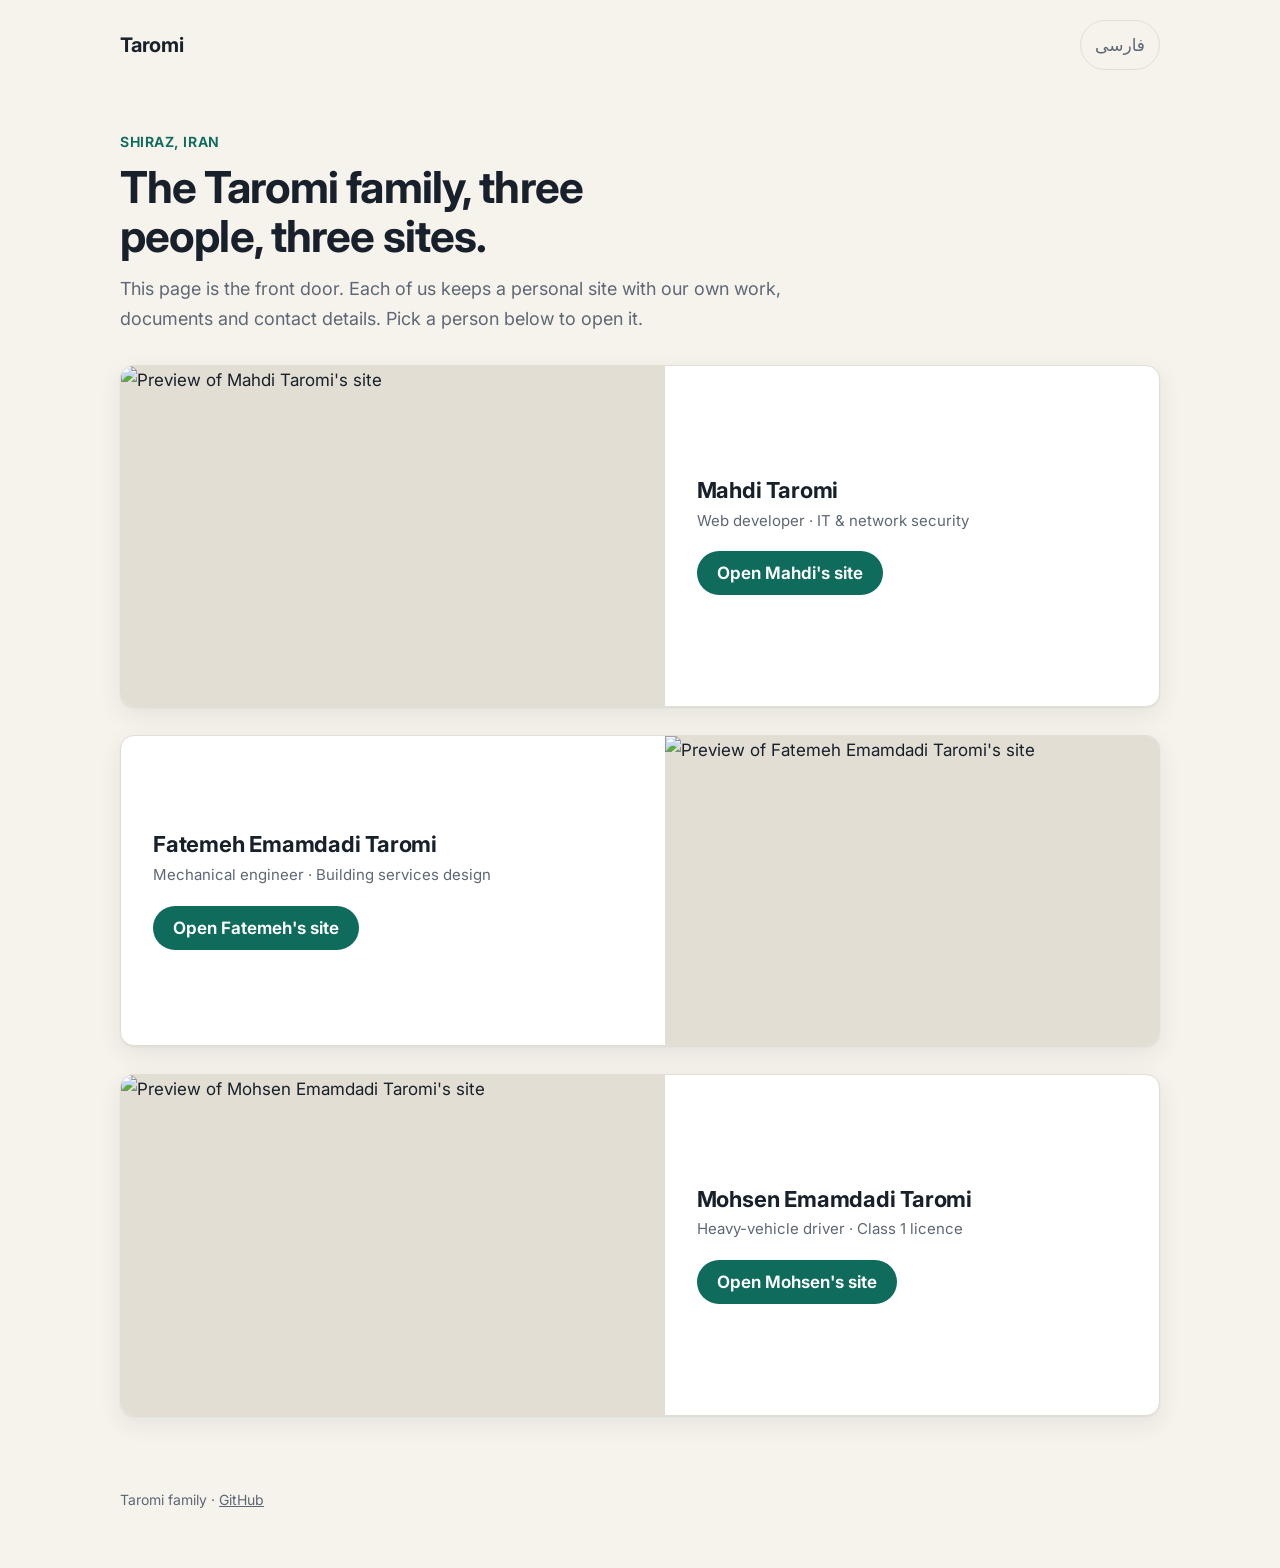
==== index.html @ 603b0161 "Add family hub site (EN), styles, config, SEO files Co-Authored-By: Claude Fable 5.1 <noreply@anthro" ====
<!doctype html>
<html lang="en" dir="ltr">
<head>
<meta charset="utf-8">
<meta name="viewport" content="width=device-width, initial-scale=1">
<title>Taromi Family · Mahdi, Fatemeh and Mohsen</title>
<meta name="description" content="Home page of the Taromi family from Shiraz, Iran: Mahdi Taromi (web developer), Fatemeh Emamdadi Taromi (mechanical engineer) and Mohsen Emamdadi Taromi (heavy-vehicle driver). Open each person's own site.">
<link rel="canonical" href="https://mahditaromi2010-lab.github.io/taromi-hub/">
<link rel="alternate" hreflang="en" href="https://mahditaromi2010-lab.github.io/taromi-hub/">
<link rel="alternate" hreflang="fa" href="https://mahditaromi2010-lab.github.io/taromi-hub/fa/">
<link rel="alternate" hreflang="x-default" href="https://mahditaromi2010-lab.github.io/taromi-hub/">
<meta property="og:type" content="website">
<meta property="og:title" content="Taromi Family">
<meta property="og:description" content="Personal sites of Mahdi, Fatemeh and Mohsen Taromi.">
<meta property="og:url" content="https://mahditaromi2010-lab.github.io/taromi-hub/">
<meta name="theme-color" content="#f6f3ec" media="(prefers-color-scheme: light)">
<meta name="theme-color" content="#0f141c" media="(prefers-color-scheme: dark)">
<link rel="icon" href="favicon.svg" type="image/svg+xml">
<link rel="preconnect" href="https://fonts.googleapis.com">
<link rel="preconnect" href="https://fonts.gstatic.com" crossorigin>
<link rel="stylesheet" href="https://fonts.googleapis.com/css2?family=Inter:wght@400;500;650;700&display=swap">
<script type="application/ld+json">
{"@context":"https://schema.org","@type":"WebSite","name":"Taromi Family","url":"https://mahditaromi2010-lab.github.io/taromi-hub/","inLanguage":["en","fa"],
 "about":[
  {"@type":"Person","name":"Mahdi Taromi","jobTitle":"Web developer","url":"https://mahditaromi2010-lab.github.io/mahdi.taromi/","sameAs":["https://github.com/mahditaromi2010-lab","https://sentinelweb.ir/mahdi-taromi"]},
  {"@type":"Person","name":"Fatemeh Emamdadi Taromi","jobTitle":"Mechanical engineer","url":"https://novingity.ir"},
  {"@type":"Person","name":"Mohsen Emamdadi Taromi","jobTitle":"Heavy-vehicle driver","url":"https://mahditaromi2010-lab.github.io/mohsen.taromi/"}]}
</script>
<link rel="stylesheet" href="style.css">
</head>
<body>
<a class="skip" href="#people">Skip to people</a>
<header class="top">
  <a class="brand" href="./" aria-label="Taromi family home">Taromi</a>
  <nav aria-label="Language"><a href="fa/" lang="fa" hreflang="fa">فارسی</a></nav>
</header>

<main>
  <section class="hero">
    <p class="eyebrow">Shiraz, Iran</p>
    <h1>The Taromi family, three people, three sites.</h1>
    <p class="lead">This page is the front door. Each of us keeps a personal site with our own work, documents and contact details. Pick a person below to open it.</p>
  </section>

  <section id="people" aria-labelledby="people-h">
    <h2 id="people-h" class="sr-only">People</h2>
    <ol class="people" id="grid"></ol>
  </section>
</main>

<footer class="foot">
  <p>Taromi family · <a href="https://github.com/mahditaromi2010-lab" rel="noopener">GitHub</a></p>
</footer>

<script src="config.js"></script>
<script>
(function(){
  var fa = document.documentElement.lang === 'fa';
  var grid = document.getElementById('grid');
  if (!window.FAMILY || !FAMILY.length) { grid.outerHTML = '<p class="muted">No people listed yet.</p>'; return; }
  FAMILY.forEach(function(p, i){
    var li = document.createElement('li'); li.className = 'person' + (i % 2 ? ' flip' : '');
    var img = document.createElement('img');
    img.src = (document.documentElement.lang === 'fa' ? '../' : '') + p.shot; img.width = 640; img.height = 400; img.loading = i ? 'lazy' : 'eager';
    img.alt = (fa ? 'پیش‌نمایش سایت ' + p.nameFa : 'Preview of ' + p.name + "'s site");
    var fig = document.createElement('div'); fig.className = 'shot'; fig.appendChild(img);
    var body = document.createElement('div'); body.className = 'body';
    var h = document.createElement('h3'); h.textContent = fa ? p.nameFa : p.name;
    var role = document.createElement('p'); role.className = 'role'; role.textContent = fa ? p.roleFa : p.role;
    var a = document.createElement('a'); a.className = 'btn'; a.href = p.url; a.rel = 'noopener';
    a.textContent = fa ? 'باز کردن سایت ' + p.nameFa.split(' ')[0] : 'Open ' + p.name.split(' ')[0] + "'s site";
    body.append(h, role, a); li.append(fig, body); grid.appendChild(li);
  });
})();
</script>
</body>
</html>
---- style.css ----
:root{
  --canvas:#f6f3ec;--surface:#fff;--ink:#17202b;--muted:#5d6775;--accent:#0f6b5c;--accent-ink:#fff;--line:#e3ded3;
  --shadow:0 1px 2px rgba(23,32,43,.06),0 8px 24px rgba(23,32,43,.08);
  --r:14px;--u:8px;--font:Inter,system-ui,sans-serif;
}
:root:not([data-theme="light"]){@media (prefers-color-scheme:dark){
  --canvas:#0f141c;--surface:#171e29;--ink:#eef2f7;--muted:#9aa6b8;--accent:#4fd1b3;--accent-ink:#0f141c;--line:#263040;
  --shadow:0 1px 2px rgba(0,0,0,.4),0 8px 24px rgba(0,0,0,.35);color-scheme:dark;
}}
:root[data-theme="dark"]{--canvas:#0f141c;--surface:#171e29;--ink:#eef2f7;--muted:#9aa6b8;--accent:#4fd1b3;--accent-ink:#0f141c;--line:#263040;color-scheme:dark}
html[lang="fa"]{--font:Vazirmatn,system-ui,sans-serif}
*{box-sizing:border-box}
html{scroll-behavior:smooth}
body{margin:0;background:var(--canvas);color:var(--ink);font:17px/1.65 var(--font);-webkit-font-smoothing:antialiased;touch-action:manipulation}
.skip{position:absolute;inset-inline-start:16px;top:-48px;background:var(--accent);color:var(--accent-ink);padding:8px 14px;border-radius:8px;z-index:10}
.skip:focus{top:12px}
.sr-only{position:absolute;width:1px;height:1px;overflow:hidden;clip:rect(0 0 0 0);white-space:nowrap}
.top,main,.foot{width:min(1040px,100% - 32px);margin-inline:auto}
.top{display:flex;justify-content:space-between;align-items:center;padding:20px 0}
.brand{display:inline-flex;align-items:center;min-height:44px;font-weight:700;font-size:20px;letter-spacing:-.01em;color:var(--ink);text-decoration:none}
.top nav a{color:var(--muted);text-decoration:none;padding:10px 14px;border-radius:999px;border:1px solid var(--line);min-height:44px;display:inline-flex;align-items:center}
.top nav a:hover,.top nav a:focus-visible{color:var(--ink);border-color:var(--ink)}
.hero{padding:40px 0 32px;max-width:720px;animation:rise .5s ease-out both}
.eyebrow{margin:0 0 10px;color:var(--accent);font-weight:650;font-size:14px;letter-spacing:.04em;text-transform:uppercase}
h1{margin:0 0 14px;font-size:clamp(30px,5vw,44px);line-height:1.1;letter-spacing:-.02em;text-wrap:balance}
.lead{margin:0;color:var(--muted);font-size:18px;text-wrap:pretty}
.people{list-style:none;margin:0;padding:0;display:grid;gap:20px}
.person{display:grid;grid-template-columns:1fr;background:var(--surface);border:1px solid var(--line);border-radius:var(--r);overflow:hidden;box-shadow:var(--shadow);transition:transform .18s ease,box-shadow .18s ease}
.person:hover{transform:translateY(-2px);box-shadow:0 2px 4px rgba(23,32,43,.08),0 14px 32px rgba(23,32,43,.14)}
.shot{display:block;aspect-ratio:16/10;background:var(--line)}
.shot img{width:100%;height:100%;object-fit:cover;display:block}
.body{padding:22px}
.body h3{margin:0 0 4px;font-size:22px;line-height:1.25;letter-spacing:-.01em}
.role{margin:0 0 18px;color:var(--muted);font-size:15px}
.btn{display:inline-flex;align-items:center;min-height:44px;padding:0 20px;border-radius:999px;background:var(--accent);color:var(--accent-ink);font-weight:650;text-decoration:none;transition:transform .12s ease,filter .12s ease}
.btn:hover{filter:brightness(1.08)}
.btn:active{transform:translateY(1px)}
:focus-visible{outline:3px solid var(--accent);outline-offset:3px}
.foot{padding:48px 0 32px;color:var(--muted);font-size:14px}
.foot a{color:inherit;display:inline-flex;min-height:44px;align-items:center}
.muted{color:var(--muted)}
@media (min-width:720px){
  .person{grid-template-columns:1.1fr 1fr;align-items:center}
  .person.flip .shot{order:2}
  .body{padding:32px}
  .people{gap:28px}
}
@keyframes rise{from{opacity:0;transform:translateY(8px)}to{opacity:1;transform:none}}
@media (prefers-reduced-motion:reduce){*{animation:none!important;transition:none!important}html{scroll-behavior:auto}}
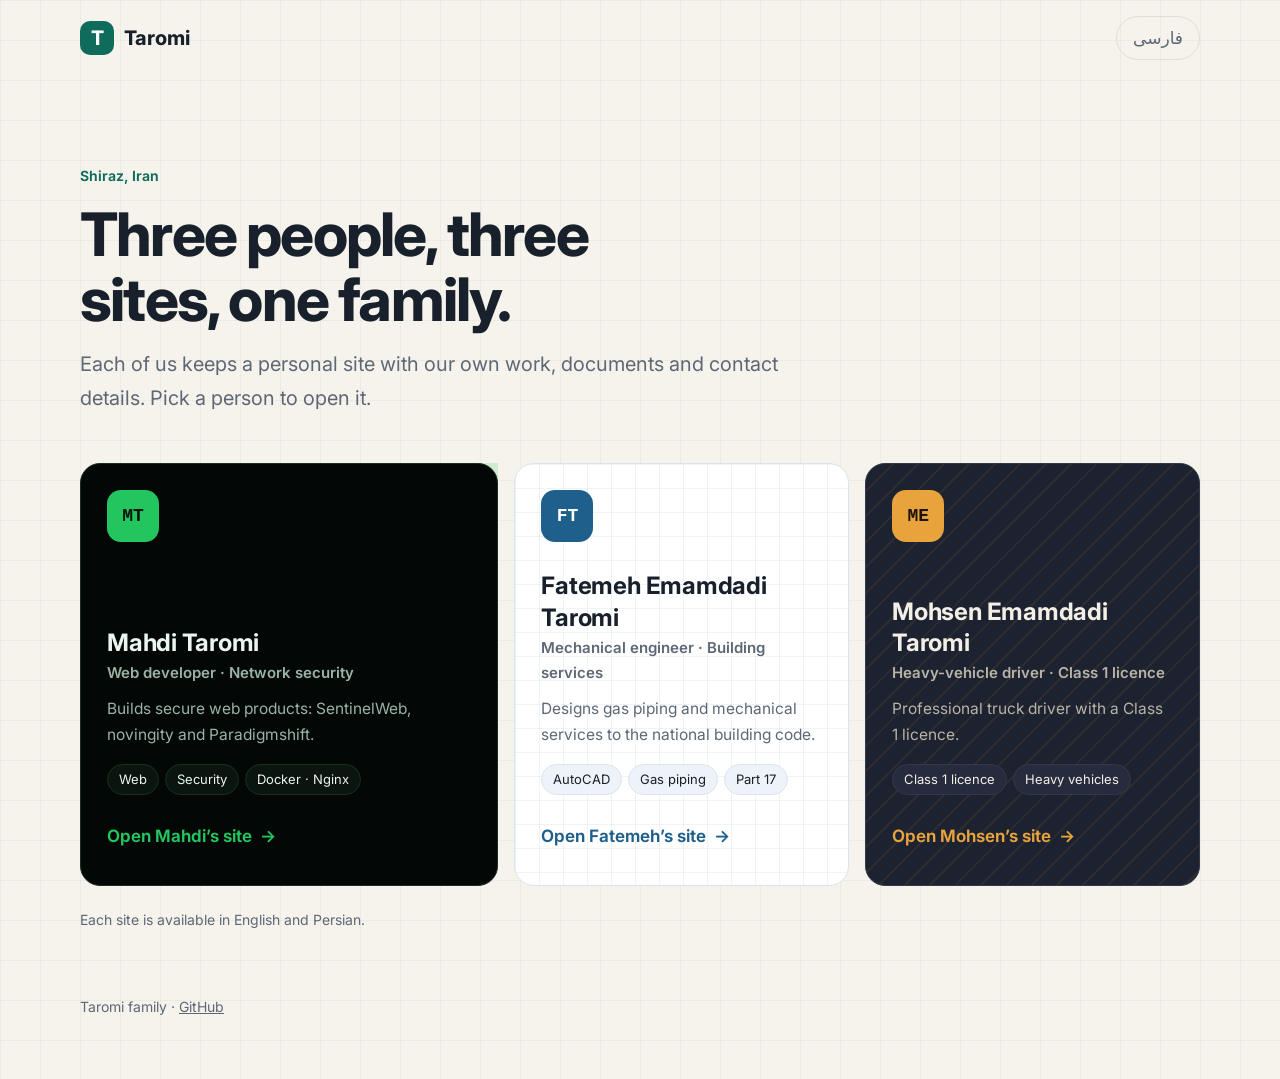
==== commit 9e3e6a93: "Redesign hub: bento person cards, per-person palettes" ====
--- a/index.html
+++ b/index.html
@@ -4,74 +4,38 @@
 <meta charset="utf-8">
 <meta name="viewport" content="width=device-width, initial-scale=1">
 <title>Taromi Family · Mahdi, Fatemeh and Mohsen</title>
-<meta name="description" content="Home page of the Taromi family from Shiraz, Iran: Mahdi Taromi (web developer), Fatemeh Emamdadi Taromi (mechanical engineer) and Mohsen Emamdadi Taromi (heavy-vehicle driver). Open each person's own site.">
+<meta name="description" content="Home of the Taromi family from Shiraz, Iran: Mahdi (web developer), Fatemeh (mechanical engineer) and Mohsen (heavy-vehicle driver). Open each person&#x27;s own site.">
 <link rel="canonical" href="https://mahditaromi2010-lab.github.io/taromi-hub/">
-<link rel="alternate" hreflang="en" href="https://mahditaromi2010-lab.github.io/taromi-hub/">
-<link rel="alternate" hreflang="fa" href="https://mahditaromi2010-lab.github.io/taromi-hub/fa/">
-<link rel="alternate" hreflang="x-default" href="https://mahditaromi2010-lab.github.io/taromi-hub/">
-<meta property="og:type" content="website">
-<meta property="og:title" content="Taromi Family">
-<meta property="og:description" content="Personal sites of Mahdi, Fatemeh and Mohsen Taromi.">
-<meta property="og:url" content="https://mahditaromi2010-lab.github.io/taromi-hub/">
-<meta name="theme-color" content="#f6f3ec" media="(prefers-color-scheme: light)">
-<meta name="theme-color" content="#0f141c" media="(prefers-color-scheme: dark)">
+<link rel="alternate" hreflang="en" href="https://mahditaromi2010-lab.github.io/taromi-hub/"><link rel="alternate" hreflang="fa" href="https://mahditaromi2010-lab.github.io/taromi-hub/fa/"><link rel="alternate" hreflang="x-default" href="https://mahditaromi2010-lab.github.io/taromi-hub/">
+<meta property="og:type" content="website"><meta property="og:title" content="Taromi Family · Mahdi, Fatemeh and Mohsen"><meta property="og:description" content="Home of the Taromi family from Shiraz, Iran: Mahdi (web developer), Fatemeh (mechanical engineer) and Mohsen (heavy-vehicle driver). Open each person&#x27;s own site."><meta property="og:url" content="https://mahditaromi2010-lab.github.io/taromi-hub/">
+<meta name="theme-color" content="#f6f3ec" media="(prefers-color-scheme: light)"><meta name="theme-color" content="#0f141c" media="(prefers-color-scheme: dark)">
 <link rel="icon" href="favicon.svg" type="image/svg+xml">
-<link rel="preconnect" href="https://fonts.googleapis.com">
-<link rel="preconnect" href="https://fonts.gstatic.com" crossorigin>
-<link rel="stylesheet" href="https://fonts.googleapis.com/css2?family=Inter:wght@400;500;650;700&display=swap">
-<script type="application/ld+json">
-{"@context":"https://schema.org","@type":"WebSite","name":"Taromi Family","url":"https://mahditaromi2010-lab.github.io/taromi-hub/","inLanguage":["en","fa"],
- "about":[
-  {"@type":"Person","name":"Mahdi Taromi","jobTitle":"Web developer","url":"https://mahditaromi2010-lab.github.io/mahdi.taromi/","sameAs":["https://github.com/mahditaromi2010-lab","https://sentinelweb.ir/mahdi-taromi"]},
-  {"@type":"Person","name":"Fatemeh Emamdadi Taromi","jobTitle":"Mechanical engineer","url":"https://novingity.ir"},
-  {"@type":"Person","name":"Mohsen Emamdadi Taromi","jobTitle":"Heavy-vehicle driver","url":"https://mahditaromi2010-lab.github.io/mohsen.taromi/"}]}
-</script>
+<link rel="preconnect" href="https://fonts.googleapis.com"><link rel="preconnect" href="https://fonts.gstatic.com" crossorigin>
+<link rel="stylesheet" href="https://fonts.googleapis.com/css2?family=Inter:wght@400;500;650;750&display=swap">
+<script type="application/ld+json">{"@context": "https://schema.org", "@type": "WebSite", "name": "Taromi Family", "url": "https://mahditaromi2010-lab.github.io/taromi-hub/", "inLanguage": ["en", "fa"], "about": [{"@type": "Person", "name": "Mahdi Taromi", "jobTitle": "Web developer", "url": "https://mahditaromi2010-lab.github.io/mahdi.taromi/"}, {"@type": "Person", "name": "Fatemeh Emamdadi Taromi", "jobTitle": "Mechanical engineer", "url": "https://mahditaromi2010-lab.github.io/fatemeh.taromi/"}, {"@type": "Person", "name": "Mohsen Emamdadi Taromi", "jobTitle": "Heavy-vehicle driver", "url": "https://mahditaromi2010-lab.github.io/Mohsen.Taromi/"}]}</script>
 <link rel="stylesheet" href="style.css">
 </head>
 <body>
 <a class="skip" href="#people">Skip to people</a>
-<header class="top">
-  <a class="brand" href="./" aria-label="Taromi family home">Taromi</a>
-  <nav aria-label="Language"><a href="fa/" lang="fa" hreflang="fa">فارسی</a></nav>
-</header>
-
+<header class="top"><a class="brand" href="./" aria-label="Taromi family home"><span class="bm" aria-hidden="true">T</span>Taromi</a>
+<nav aria-label="Language"><a href="fa/" lang="fa" hreflang="fa">فارسی</a></nav></header>
 <main>
-  <section class="hero">
-    <p class="eyebrow">Shiraz, Iran</p>
-    <h1>The Taromi family, three people, three sites.</h1>
-    <p class="lead">This page is the front door. Each of us keeps a personal site with our own work, documents and contact details. Pick a person below to open it.</p>
-  </section>
-
-  <section id="people" aria-labelledby="people-h">
-    <h2 id="people-h" class="sr-only">People</h2>
-    <ol class="people" id="grid"></ol>
-  </section>
+<section class="hero"><p class="eyebrow">Shiraz, Iran</p><h1>Three people, three sites, one family.</h1><p class="lead">Each of us keeps a personal site with our own work, documents and contact details. Pick a person to open it.</p></section>
+<section id="people" aria-labelledby="ph"><h2 id="ph" class="sr-only">People</h2><ol class="cards"><li class="card c-m"><a href="https://mahditaromi2010-lab.github.io/mahdi.taromi/" data-key="mahdi" rel="noopener" aria-label="Open Mahdi’s site">
+  <span class="mono" aria-hidden="true">MT</span>
+  <h3>Mahdi Taromi</h3><p class="role">Web developer · Network security</p><p class="desc">Builds secure web products: SentinelWeb, novingity and Paradigmshift.</p>
+  <ul class="tags"><li>Web</li><li>Security</li><li>Docker · Nginx</li></ul>
+  <span class="go">Open Mahdi’s site<i aria-hidden="true">→</i></span></a></li><li class="card c-f"><a href="https://mahditaromi2010-lab.github.io/fatemeh.taromi/" data-key="fatemeh" rel="noopener" aria-label="Open Fatemeh’s site">
+  <span class="mono" aria-hidden="true">FT</span>
+  <h3>Fatemeh Emamdadi Taromi</h3><p class="role">Mechanical engineer · Building services</p><p class="desc">Designs gas piping and mechanical services to the national building code.</p>
+  <ul class="tags"><li>AutoCAD</li><li>Gas piping</li><li>Part 17</li></ul>
+  <span class="go">Open Fatemeh’s site<i aria-hidden="true">→</i></span></a></li><li class="card c-o"><a href="https://mahditaromi2010-lab.github.io/Mohsen.Taromi/" data-key="mohsen" rel="noopener" aria-label="Open Mohsen’s site">
+  <span class="mono" aria-hidden="true">ME</span>
+  <h3>Mohsen Emamdadi Taromi</h3><p class="role">Heavy-vehicle driver · Class 1 licence</p><p class="desc">Professional truck driver with a Class 1 licence.</p>
+  <ul class="tags"><li>Class 1 licence</li><li>Heavy vehicles</li></ul>
+  <span class="go">Open Mohsen’s site<i aria-hidden="true">→</i></span></a></li></ol><p class="note">Each site is available in English and Persian.</p></section>
 </main>
-
-<footer class="foot">
-  <p>Taromi family · <a href="https://github.com/mahditaromi2010-lab" rel="noopener">GitHub</a></p>
-</footer>
-
+<footer class="foot"><p>Taromi family · <a href="https://github.com/mahditaromi2010-lab" rel="noopener">GitHub</a></p></footer>
 <script src="config.js"></script>
-<script>
-(function(){
-  var fa = document.documentElement.lang === 'fa';
-  var grid = document.getElementById('grid');
-  if (!window.FAMILY || !FAMILY.length) { grid.outerHTML = '<p class="muted">No people listed yet.</p>'; return; }
-  FAMILY.forEach(function(p, i){
-    var li = document.createElement('li'); li.className = 'person' + (i % 2 ? ' flip' : '');
-    var img = document.createElement('img');
-    img.src = (document.documentElement.lang === 'fa' ? '../' : '') + p.shot; img.width = 640; img.height = 400; img.loading = i ? 'lazy' : 'eager';
-    img.alt = (fa ? 'پیش‌نمایش سایت ' + p.nameFa : 'Preview of ' + p.name + "'s site");
-    var fig = document.createElement('div'); fig.className = 'shot'; fig.appendChild(img);
-    var body = document.createElement('div'); body.className = 'body';
-    var h = document.createElement('h3'); h.textContent = fa ? p.nameFa : p.name;
-    var role = document.createElement('p'); role.className = 'role'; role.textContent = fa ? p.roleFa : p.role;
-    var a = document.createElement('a'); a.className = 'btn'; a.href = p.url; a.rel = 'noopener';
-    a.textContent = fa ? 'باز کردن سایت ' + p.nameFa.split(' ')[0] : 'Open ' + p.name.split(' ')[0] + "'s site";
-    body.append(h, role, a); li.append(fig, body); grid.appendChild(li);
-  });
-})();
-</script>
-</body>
-</html>
+<script>(function(){if(!window.FAMILY)return;FAMILY.forEach(function(p){var a=document.querySelector('a[data-key="'+p.key+'"]');if(a&&p.url)a.href=p.url})})();</script>
+</body></html>
--- a/style.css
+++ b/style.css
@@ -1,49 +1,44 @@
-:root{
-  --canvas:#f6f3ec;--surface:#fff;--ink:#17202b;--muted:#5d6775;--accent:#0f6b5c;--accent-ink:#fff;--line:#e3ded3;
-  --shadow:0 1px 2px rgba(23,32,43,.06),0 8px 24px rgba(23,32,43,.08);
-  --r:14px;--u:8px;--font:Inter,system-ui,sans-serif;
-}
-:root:not([data-theme="light"]){@media (prefers-color-scheme:dark){
-  --canvas:#0f141c;--surface:#171e29;--ink:#eef2f7;--muted:#9aa6b8;--accent:#4fd1b3;--accent-ink:#0f141c;--line:#263040;
-  --shadow:0 1px 2px rgba(0,0,0,.4),0 8px 24px rgba(0,0,0,.35);color-scheme:dark;
-}}
-:root[data-theme="dark"]{--canvas:#0f141c;--surface:#171e29;--ink:#eef2f7;--muted:#9aa6b8;--accent:#4fd1b3;--accent-ink:#0f141c;--line:#263040;color-scheme:dark}
-html[lang="fa"]{--font:Vazirmatn,system-ui,sans-serif}
-*{box-sizing:border-box}
-html{scroll-behavior:smooth}
-body{margin:0;background:var(--canvas);color:var(--ink);font:17px/1.65 var(--font);-webkit-font-smoothing:antialiased;touch-action:manipulation}
-.skip{position:absolute;inset-inline-start:16px;top:-48px;background:var(--accent);color:var(--accent-ink);padding:8px 14px;border-radius:8px;z-index:10}
-.skip:focus{top:12px}
+:root{--canvas:#f6f3ec;--surface:#fff;--ink:#17202b;--muted:#5d6775;--accent:#0f6b5c;--accent-ink:#fff;--line:#e3ded3;--grid:rgba(23,32,43,.045);--font:Inter,"Segoe UI",system-ui,sans-serif}
+:root:not([data-theme="light"]){@media (prefers-color-scheme:dark){--canvas:#0f141c;--surface:#171e29;--ink:#eef2f7;--muted:#9aa6b8;--accent:#4fd1b3;--accent-ink:#0f141c;--line:#263040;--grid:rgba(255,255,255,.04);color-scheme:dark}}
+html[lang="fa"]{--font:Vazirmatn,Tahoma,system-ui,sans-serif}
+*{box-sizing:border-box}html{scroll-behavior:smooth}
+body{margin:0;background:var(--canvas);color:var(--ink);font:17px/1.7 var(--font);-webkit-font-smoothing:antialiased;touch-action:manipulation;background-image:linear-gradient(var(--grid) 1px,transparent 1px),linear-gradient(90deg,var(--grid) 1px,transparent 1px);background-size:40px 40px}
+html[lang="fa"] body{line-height:1.95}
+.skip{position:absolute;inset-inline-start:16px;top:-56px;background:var(--accent);color:var(--accent-ink);padding:10px 16px;border-radius:8px;z-index:10}.skip:focus{top:12px}
 .sr-only{position:absolute;width:1px;height:1px;overflow:hidden;clip:rect(0 0 0 0);white-space:nowrap}
-.top,main,.foot{width:min(1040px,100% - 32px);margin-inline:auto}
-.top{display:flex;justify-content:space-between;align-items:center;padding:20px 0}
-.brand{display:inline-flex;align-items:center;min-height:44px;font-weight:700;font-size:20px;letter-spacing:-.01em;color:var(--ink);text-decoration:none}
-.top nav a{color:var(--muted);text-decoration:none;padding:10px 14px;border-radius:999px;border:1px solid var(--line);min-height:44px;display:inline-flex;align-items:center}
-.top nav a:hover,.top nav a:focus-visible{color:var(--ink);border-color:var(--ink)}
-.hero{padding:40px 0 32px;max-width:720px;animation:rise .5s ease-out both}
-.eyebrow{margin:0 0 10px;color:var(--accent);font-weight:650;font-size:14px;letter-spacing:.04em;text-transform:uppercase}
-h1{margin:0 0 14px;font-size:clamp(30px,5vw,44px);line-height:1.1;letter-spacing:-.02em;text-wrap:balance}
-.lead{margin:0;color:var(--muted);font-size:18px;text-wrap:pretty}
-.people{list-style:none;margin:0;padding:0;display:grid;gap:20px}
-.person{display:grid;grid-template-columns:1fr;background:var(--surface);border:1px solid var(--line);border-radius:var(--r);overflow:hidden;box-shadow:var(--shadow);transition:transform .18s ease,box-shadow .18s ease}
-.person:hover{transform:translateY(-2px);box-shadow:0 2px 4px rgba(23,32,43,.08),0 14px 32px rgba(23,32,43,.14)}
-.shot{display:block;aspect-ratio:16/10;background:var(--line)}
-.shot img{width:100%;height:100%;object-fit:cover;display:block}
-.body{padding:22px}
-.body h3{margin:0 0 4px;font-size:22px;line-height:1.25;letter-spacing:-.01em}
-.role{margin:0 0 18px;color:var(--muted);font-size:15px}
-.btn{display:inline-flex;align-items:center;min-height:44px;padding:0 20px;border-radius:999px;background:var(--accent);color:var(--accent-ink);font-weight:650;text-decoration:none;transition:transform .12s ease,filter .12s ease}
-.btn:hover{filter:brightness(1.08)}
-.btn:active{transform:translateY(1px)}
-:focus-visible{outline:3px solid var(--accent);outline-offset:3px}
-.foot{padding:48px 0 32px;color:var(--muted);font-size:14px}
-.foot a{color:inherit;display:inline-flex;min-height:44px;align-items:center}
-.muted{color:var(--muted)}
-@media (min-width:720px){
-  .person{grid-template-columns:1.1fr 1fr;align-items:center}
-  .person.flip .shot{order:2}
-  .body{padding:32px}
-  .people{gap:28px}
-}
-@keyframes rise{from{opacity:0;transform:translateY(8px)}to{opacity:1;transform:none}}
+.top,main,.foot{width:min(1120px,100% - 32px);margin-inline:auto}
+.top{display:flex;justify-content:space-between;align-items:center;padding:16px 0}
+.brand{display:inline-flex;align-items:center;gap:10px;min-height:44px;font-weight:750;font-size:20px;color:var(--ink);text-decoration:none}
+.bm{display:grid;place-items:center;width:34px;height:34px;border-radius:10px;background:var(--accent);color:var(--accent-ink);font-weight:750}
+.top nav a{color:var(--muted);text-decoration:none;padding:0 16px;border-radius:999px;border:1px solid var(--line);min-height:44px;display:inline-flex;align-items:center;transition:color .15s,border-color .15s}
+.top nav a:hover{color:var(--ink);border-color:var(--ink)}
+:focus-visible{outline:3px solid var(--accent);outline-offset:3px;border-radius:6px}
+.hero{padding:clamp(36px,7vw,88px) 0 clamp(28px,4vw,48px);max-width:780px;animation:rise .6s cubic-bezier(.2,.7,.2,1) both}
+.eyebrow{margin:0 0 14px;color:var(--accent);font-weight:650;font-size:14px}
+h1{margin:0 0 16px;font-size:clamp(32px,5.6vw,60px);line-height:1.08;letter-spacing:-.03em;font-weight:750;text-wrap:balance}
+html[lang="fa"] h1{letter-spacing:0;line-height:1.45}
+.lead{margin:0;color:var(--muted);font-size:clamp(17px,1.8vw,20px);max-width:56ch;text-wrap:pretty}
+.cards{list-style:none;margin:0;padding:0;display:grid;gap:16px}
+.card a{position:relative;display:flex;flex-direction:column;height:100%;min-height:300px;padding:26px;border-radius:20px;border:1px solid var(--bd);background:var(--bg);color:var(--fg);text-decoration:none;overflow:hidden;transition:transform .2s ease,box-shadow .2s ease,border-color .2s ease}
+.card a:hover{transform:translateY(-4px);box-shadow:0 22px 40px -24px var(--sh);border-color:var(--ac)}
+.card a:active{transform:translateY(-1px)}
+.card .mono{display:grid;place-items:center;width:52px;height:52px;border-radius:14px;background:var(--ac);color:var(--acink);font:700 18px/1 var(--mono,ui-monospace,Consolas,monospace);margin-bottom:auto;padding-bottom:0}
+.card h3{margin:28px 0 2px;font-size:24px;line-height:1.3;letter-spacing:-.01em}
+html[lang="fa"] .card h3{letter-spacing:0}
+.card .role{margin:0 0 10px;color:var(--mu);font-size:15px;font-weight:600}
+.card .desc{margin:0 0 16px;color:var(--mu);font-size:15.5px;line-height:1.7}
+.tags{list-style:none;margin:0 0 20px;padding:0;display:flex;gap:6px;flex-wrap:wrap}
+.tags li{padding:3px 11px;border:1px solid var(--bd);border-radius:999px;font-size:13px;line-height:1.7;background:var(--chip)}
+.go{display:inline-flex;align-items:center;gap:8px;min-height:44px;font-weight:650;color:var(--ac)}
+.go i{font-style:normal;transition:transform .2s ease}
+.card a:hover .go i{transform:translateX(4px)}[dir="rtl"] .card a:hover .go i{transform:translateX(-4px)}
+.c-m{--bg:#030806;--fg:#e9f5ee;--mu:#9bb3a6;--bd:#17301f;--ac:#22c55e;--acink:#03140a;--chip:#0b1510;--sh:#22c55e;background-image:radial-gradient(circle at 100% 0,rgba(34,197,94,.18),transparent 60%)}
+.c-f{--bg:#fff;--fg:#17202b;--mu:#5d6775;--bd:#d9e4ec;--ac:#1f5f8b;--acink:#fff;--chip:#edf3f8;--sh:#1f5f8b}
+.c-f a{background-image:linear-gradient(rgba(31,95,139,.07) 1px,transparent 1px),linear-gradient(90deg,rgba(31,95,139,.07) 1px,transparent 1px);background-size:24px 24px}
+.c-o{--bg:#1d2230;--fg:#f4efe6;--mu:#b9b4a8;--bd:#33384a;--ac:#e8a33d;--acink:#1d1405;--chip:#262c3d;--sh:#e8a33d}
+.c-o a{background-image:repeating-linear-gradient(135deg,rgba(232,163,61,.08) 0 2px,transparent 2px 18px)}
+.note{margin:22px 0 0;color:var(--muted);font-size:14px}
+.foot{padding:40px 0 36px;color:var(--muted);font-size:14px}.foot a{color:inherit;display:inline-flex;min-height:44px;align-items:center}
+@media (min-width:860px){.cards{grid-template-columns:1.25fr 1fr 1fr}}
+@keyframes rise{from{opacity:0;transform:translateY(14px)}to{opacity:1;transform:none}}
 @media (prefers-reduced-motion:reduce){*{animation:none!important;transition:none!important}html{scroll-behavior:auto}}
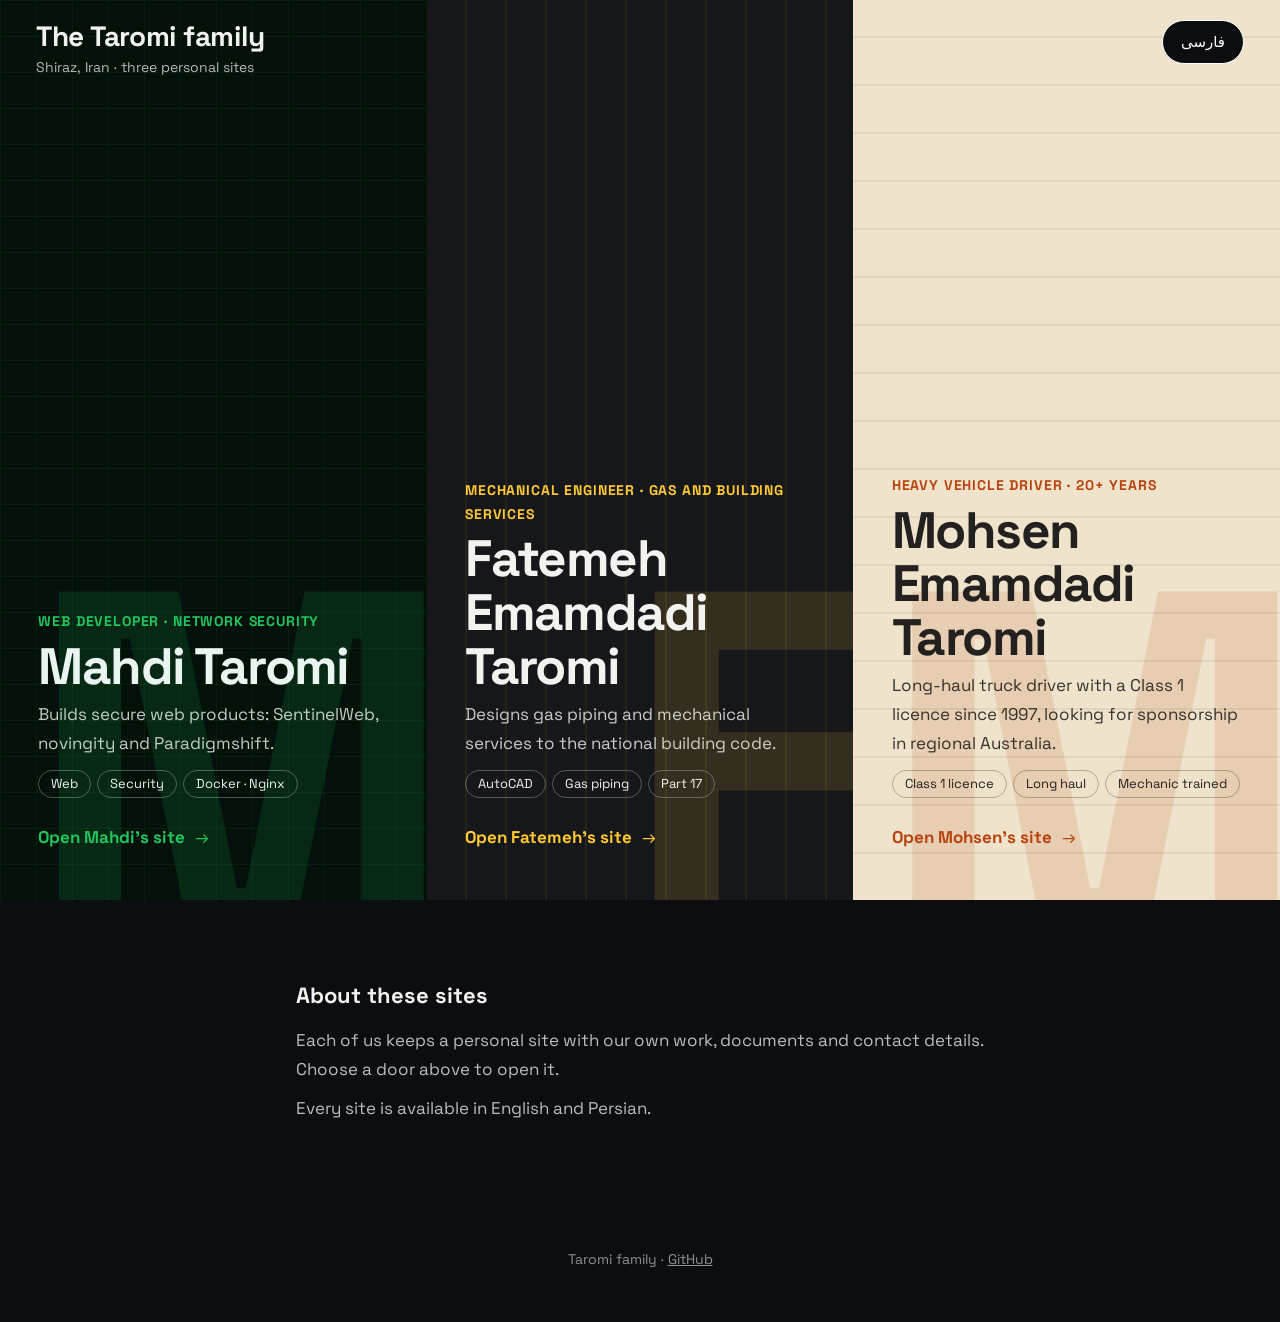
==== commit bbc975c1: "Redesign v3: Three Doors hub (EN) + CNAME family.taromi.net" ====
--- a/index.html
+++ b/index.html
@@ -4,38 +4,34 @@
 <meta charset="utf-8">
 <meta name="viewport" content="width=device-width, initial-scale=1">
 <title>Taromi Family · Mahdi, Fatemeh and Mohsen</title>
-<meta name="description" content="Home of the Taromi family from Shiraz, Iran: Mahdi (web developer), Fatemeh (mechanical engineer) and Mohsen (heavy-vehicle driver). Open each person&#x27;s own site.">
-<link rel="canonical" href="https://mahditaromi2010-lab.github.io/taromi-hub/">
-<link rel="alternate" hreflang="en" href="https://mahditaromi2010-lab.github.io/taromi-hub/"><link rel="alternate" hreflang="fa" href="https://mahditaromi2010-lab.github.io/taromi-hub/fa/"><link rel="alternate" hreflang="x-default" href="https://mahditaromi2010-lab.github.io/taromi-hub/">
-<meta property="og:type" content="website"><meta property="og:title" content="Taromi Family · Mahdi, Fatemeh and Mohsen"><meta property="og:description" content="Home of the Taromi family from Shiraz, Iran: Mahdi (web developer), Fatemeh (mechanical engineer) and Mohsen (heavy-vehicle driver). Open each person&#x27;s own site."><meta property="og:url" content="https://mahditaromi2010-lab.github.io/taromi-hub/">
-<meta name="theme-color" content="#f6f3ec" media="(prefers-color-scheme: light)"><meta name="theme-color" content="#0f141c" media="(prefers-color-scheme: dark)">
+<meta name="description" content="Home of the Taromi family from Shiraz, Iran: Mahdi (web developer), Fatemeh (mechanical engineer) and Mohsen (heavy vehicle driver). Open each person&#x27;s own site.">
+<link rel="canonical" href="https://family.taromi.net/">
+<link rel="alternate" hreflang="en" href="https://family.taromi.net/"><link rel="alternate" hreflang="fa" href="https://family.taromi.net/fa/"><link rel="alternate" hreflang="x-default" href="https://family.taromi.net/">
+<meta property="og:type" content="website"><meta property="og:title" content="Taromi Family · Mahdi, Fatemeh and Mohsen"><meta property="og:description" content="Home of the Taromi family from Shiraz, Iran: Mahdi (web developer), Fatemeh (mechanical engineer) and Mohsen (heavy vehicle driver). Open each person&#x27;s own site."><meta property="og:url" content="https://family.taromi.net/">
+<meta name="theme-color" content="#0b0d10">
 <link rel="icon" href="favicon.svg" type="image/svg+xml">
 <link rel="preconnect" href="https://fonts.googleapis.com"><link rel="preconnect" href="https://fonts.gstatic.com" crossorigin>
-<link rel="stylesheet" href="https://fonts.googleapis.com/css2?family=Inter:wght@400;500;650;750&display=swap">
-<script type="application/ld+json">{"@context": "https://schema.org", "@type": "WebSite", "name": "Taromi Family", "url": "https://mahditaromi2010-lab.github.io/taromi-hub/", "inLanguage": ["en", "fa"], "about": [{"@type": "Person", "name": "Mahdi Taromi", "jobTitle": "Web developer", "url": "https://mahditaromi2010-lab.github.io/mahdi.taromi/"}, {"@type": "Person", "name": "Fatemeh Emamdadi Taromi", "jobTitle": "Mechanical engineer", "url": "https://mahditaromi2010-lab.github.io/fatemeh.taromi/"}, {"@type": "Person", "name": "Mohsen Emamdadi Taromi", "jobTitle": "Heavy-vehicle driver", "url": "https://mahditaromi2010-lab.github.io/Mohsen.Taromi/"}]}</script>
+<link rel="stylesheet" href="https://fonts.googleapis.com/css2?family=Space+Grotesk:wght@500;700&display=swap">
+<script type="application/ld+json">{"@context": "https://schema.org", "@type": "WebSite", "name": "Taromi Family", "url": "https://family.taromi.net/", "inLanguage": ["en", "fa"], "about": [{"@type": "Person", "name": "Mahdi Taromi", "jobTitle": "Web developer", "url": "https://mahditaromi2010-lab.github.io/mahdi.taromi/"}, {"@type": "Person", "name": "Fatemeh Emamdadi Taromi", "jobTitle": "Mechanical engineer", "url": "https://mahditaromi2010-lab.github.io/fatemeh.taromi/"}, {"@type": "Person", "name": "Mohsen Emamdadi Taromi", "jobTitle": "Heavy vehicle driver", "url": "https://mohsen.taromi.net/"}]}</script>
 <link rel="stylesheet" href="style.css">
 </head>
 <body>
-<a class="skip" href="#people">Skip to people</a>
-<header class="top"><a class="brand" href="./" aria-label="Taromi family home"><span class="bm" aria-hidden="true">T</span>Taromi</a>
-<nav aria-label="Language"><a href="fa/" lang="fa" hreflang="fa">فارسی</a></nav></header>
-<main>
-<section class="hero"><p class="eyebrow">Shiraz, Iran</p><h1>Three people, three sites, one family.</h1><p class="lead">Each of us keeps a personal site with our own work, documents and contact details. Pick a person to open it.</p></section>
-<section id="people" aria-labelledby="ph"><h2 id="ph" class="sr-only">People</h2><ol class="cards"><li class="card c-m"><a href="https://mahditaromi2010-lab.github.io/mahdi.taromi/" data-key="mahdi" rel="noopener" aria-label="Open Mahdi’s site">
-  <span class="mono" aria-hidden="true">MT</span>
-  <h3>Mahdi Taromi</h3><p class="role">Web developer · Network security</p><p class="desc">Builds secure web products: SentinelWeb, novingity and Paradigmshift.</p>
-  <ul class="tags"><li>Web</li><li>Security</li><li>Docker · Nginx</li></ul>
-  <span class="go">Open Mahdi’s site<i aria-hidden="true">→</i></span></a></li><li class="card c-f"><a href="https://mahditaromi2010-lab.github.io/fatemeh.taromi/" data-key="fatemeh" rel="noopener" aria-label="Open Fatemeh’s site">
-  <span class="mono" aria-hidden="true">FT</span>
-  <h3>Fatemeh Emamdadi Taromi</h3><p class="role">Mechanical engineer · Building services</p><p class="desc">Designs gas piping and mechanical services to the national building code.</p>
-  <ul class="tags"><li>AutoCAD</li><li>Gas piping</li><li>Part 17</li></ul>
-  <span class="go">Open Fatemeh’s site<i aria-hidden="true">→</i></span></a></li><li class="card c-o"><a href="https://mahditaromi2010-lab.github.io/Mohsen.Taromi/" data-key="mohsen" rel="noopener" aria-label="Open Mohsen’s site">
-  <span class="mono" aria-hidden="true">ME</span>
-  <h3>Mohsen Emamdadi Taromi</h3><p class="role">Heavy-vehicle driver · Class 1 licence</p><p class="desc">Professional truck driver with a Class 1 licence.</p>
-  <ul class="tags"><li>Class 1 licence</li><li>Heavy vehicles</li></ul>
-  <span class="go">Open Mohsen’s site<i aria-hidden="true">→</i></span></a></li></ol><p class="note">Each site is available in English and Persian.</p></section>
-</main>
-<footer class="foot"><p>Taromi family · <a href="https://github.com/mahditaromi2010-lab" rel="noopener">GitHub</a></p></footer>
-<script src="config.js"></script>
-<script>(function(){if(!window.FAMILY)return;FAMILY.forEach(function(p){var a=document.querySelector('a[data-key="'+p.key+'"]');if(a&&p.url)a.href=p.url})})();</script>
+<a class="skip" href="#doors">Skip to people</a>
+<header class="bar"><div class="id"><h1>The Taromi family</h1><p>Shiraz, Iran · three personal sites</p></div>
+<a class="lang" href="fa/" lang="fa" hreflang="fa">فارسی</a></header>
+<main><ul class="doors" id="doors"><li class="door d-m"><a href="https://mahditaromi2010-lab.github.io/mahdi.taromi/" data-key="mahdi" rel="noopener">
+<span class="mono" aria-hidden="true">M</span>
+<span class="txt"><span class="role">Web developer · Network security</span><h2>Mahdi Taromi</h2><span class="desc">Builds secure web products: SentinelWeb, novingity and Paradigmshift.</span>
+<span class="tags"><i>Web</i><i>Security</i><i>Docker · Nginx</i></span>
+<span class="go">Open Mahdi’s site<b aria-hidden="true">→</b></span></span></a></li><li class="door d-f"><a href="https://mahditaromi2010-lab.github.io/fatemeh.taromi/" data-key="fatemeh" rel="noopener">
+<span class="mono" aria-hidden="true">F</span>
+<span class="txt"><span class="role">Mechanical engineer · Gas and building services</span><h2>Fatemeh Emamdadi Taromi</h2><span class="desc">Designs gas piping and mechanical services to the national building code.</span>
+<span class="tags"><i>AutoCAD</i><i>Gas piping</i><i>Part 17</i></span>
+<span class="go">Open Fatemeh’s site<b aria-hidden="true">→</b></span></span></a></li><li class="door d-o"><a href="https://mohsen.taromi.net/" data-key="mohsen" rel="noopener">
+<span class="mono" aria-hidden="true">M</span>
+<span class="txt"><span class="role">Heavy vehicle driver · 20+ years</span><h2>Mohsen Emamdadi Taromi</h2><span class="desc">Long-haul truck driver with a Class 1 licence since 1997, looking for sponsorship in regional Australia.</span>
+<span class="tags"><i>Class 1 licence</i><i>Long haul</i><i>Mechanic trained</i></span>
+<span class="go">Open Mohsen’s site<b aria-hidden="true">→</b></span></span></a></li></ul>
+<section class="about" aria-labelledby="ab"><h2 id="ab">About these sites</h2><p>Each of us keeps a personal site with our own work, documents and contact details. Choose a door above to open it.</p><p>Every site is available in English and Persian.</p></section></main>
+<footer class="foot">Taromi family · <a href="https://github.com/mahditaromi2010-lab" rel="noopener">GitHub</a></footer>
 </body></html>
--- a/style.css
+++ b/style.css
@@ -1,44 +1,60 @@
-:root{--canvas:#f6f3ec;--surface:#fff;--ink:#17202b;--muted:#5d6775;--accent:#0f6b5c;--accent-ink:#fff;--line:#e3ded3;--grid:rgba(23,32,43,.045);--font:Inter,"Segoe UI",system-ui,sans-serif}
-:root:not([data-theme="light"]){@media (prefers-color-scheme:dark){--canvas:#0f141c;--surface:#171e29;--ink:#eef2f7;--muted:#9aa6b8;--accent:#4fd1b3;--accent-ink:#0f141c;--line:#263040;--grid:rgba(255,255,255,.04);color-scheme:dark}}
+:root{--font:"Space Grotesk","Segoe UI",system-ui,sans-serif;color-scheme:dark}
 html[lang="fa"]{--font:Vazirmatn,Tahoma,system-ui,sans-serif}
-*{box-sizing:border-box}html{scroll-behavior:smooth}
-body{margin:0;background:var(--canvas);color:var(--ink);font:17px/1.7 var(--font);-webkit-font-smoothing:antialiased;touch-action:manipulation;background-image:linear-gradient(var(--grid) 1px,transparent 1px),linear-gradient(90deg,var(--grid) 1px,transparent 1px);background-size:40px 40px}
-html[lang="fa"] body{line-height:1.95}
-.skip{position:absolute;inset-inline-start:16px;top:-56px;background:var(--accent);color:var(--accent-ink);padding:10px 16px;border-radius:8px;z-index:10}.skip:focus{top:12px}
-.sr-only{position:absolute;width:1px;height:1px;overflow:hidden;clip:rect(0 0 0 0);white-space:nowrap}
-.top,main,.foot{width:min(1120px,100% - 32px);margin-inline:auto}
-.top{display:flex;justify-content:space-between;align-items:center;padding:16px 0}
-.brand{display:inline-flex;align-items:center;gap:10px;min-height:44px;font-weight:750;font-size:20px;color:var(--ink);text-decoration:none}
-.bm{display:grid;place-items:center;width:34px;height:34px;border-radius:10px;background:var(--accent);color:var(--accent-ink);font-weight:750}
-.top nav a{color:var(--muted);text-decoration:none;padding:0 16px;border-radius:999px;border:1px solid var(--line);min-height:44px;display:inline-flex;align-items:center;transition:color .15s,border-color .15s}
-.top nav a:hover{color:var(--ink);border-color:var(--ink)}
-:focus-visible{outline:3px solid var(--accent);outline-offset:3px;border-radius:6px}
-.hero{padding:clamp(36px,7vw,88px) 0 clamp(28px,4vw,48px);max-width:780px;animation:rise .6s cubic-bezier(.2,.7,.2,1) both}
-.eyebrow{margin:0 0 14px;color:var(--accent);font-weight:650;font-size:14px}
-h1{margin:0 0 16px;font-size:clamp(32px,5.6vw,60px);line-height:1.08;letter-spacing:-.03em;font-weight:750;text-wrap:balance}
-html[lang="fa"] h1{letter-spacing:0;line-height:1.45}
-.lead{margin:0;color:var(--muted);font-size:clamp(17px,1.8vw,20px);max-width:56ch;text-wrap:pretty}
-.cards{list-style:none;margin:0;padding:0;display:grid;gap:16px}
-.card a{position:relative;display:flex;flex-direction:column;height:100%;min-height:300px;padding:26px;border-radius:20px;border:1px solid var(--bd);background:var(--bg);color:var(--fg);text-decoration:none;overflow:hidden;transition:transform .2s ease,box-shadow .2s ease,border-color .2s ease}
-.card a:hover{transform:translateY(-4px);box-shadow:0 22px 40px -24px var(--sh);border-color:var(--ac)}
-.card a:active{transform:translateY(-1px)}
-.card .mono{display:grid;place-items:center;width:52px;height:52px;border-radius:14px;background:var(--ac);color:var(--acink);font:700 18px/1 var(--mono,ui-monospace,Consolas,monospace);margin-bottom:auto;padding-bottom:0}
-.card h3{margin:28px 0 2px;font-size:24px;line-height:1.3;letter-spacing:-.01em}
-html[lang="fa"] .card h3{letter-spacing:0}
-.card .role{margin:0 0 10px;color:var(--mu);font-size:15px;font-weight:600}
-.card .desc{margin:0 0 16px;color:var(--mu);font-size:15.5px;line-height:1.7}
-.tags{list-style:none;margin:0 0 20px;padding:0;display:flex;gap:6px;flex-wrap:wrap}
-.tags li{padding:3px 11px;border:1px solid var(--bd);border-radius:999px;font-size:13px;line-height:1.7;background:var(--chip)}
-.go{display:inline-flex;align-items:center;gap:8px;min-height:44px;font-weight:650;color:var(--ac)}
-.go i{font-style:normal;transition:transform .2s ease}
-.card a:hover .go i{transform:translateX(4px)}[dir="rtl"] .card a:hover .go i{transform:translateX(-4px)}
-.c-m{--bg:#030806;--fg:#e9f5ee;--mu:#9bb3a6;--bd:#17301f;--ac:#22c55e;--acink:#03140a;--chip:#0b1510;--sh:#22c55e;background-image:radial-gradient(circle at 100% 0,rgba(34,197,94,.18),transparent 60%)}
-.c-f{--bg:#fff;--fg:#17202b;--mu:#5d6775;--bd:#d9e4ec;--ac:#1f5f8b;--acink:#fff;--chip:#edf3f8;--sh:#1f5f8b}
-.c-f a{background-image:linear-gradient(rgba(31,95,139,.07) 1px,transparent 1px),linear-gradient(90deg,rgba(31,95,139,.07) 1px,transparent 1px);background-size:24px 24px}
-.c-o{--bg:#1d2230;--fg:#f4efe6;--mu:#b9b4a8;--bd:#33384a;--ac:#e8a33d;--acink:#1d1405;--chip:#262c3d;--sh:#e8a33d}
-.c-o a{background-image:repeating-linear-gradient(135deg,rgba(232,163,61,.08) 0 2px,transparent 2px 18px)}
-.note{margin:22px 0 0;color:var(--muted);font-size:14px}
-.foot{padding:40px 0 36px;color:var(--muted);font-size:14px}.foot a{color:inherit;display:inline-flex;min-height:44px;align-items:center}
-@media (min-width:860px){.cards{grid-template-columns:1.25fr 1fr 1fr}}
-@keyframes rise{from{opacity:0;transform:translateY(14px)}to{opacity:1;transform:none}}
-@media (prefers-reduced-motion:reduce){*{animation:none!important;transition:none!important}html{scroll-behavior:auto}}
+*{box-sizing:border-box}
+html{scroll-behavior:smooth}
+body{margin:0;background:#0b0d10;color:#f2f2ee;font:17px/1.7 var(--font);-webkit-font-smoothing:antialiased;touch-action:manipulation}
+html[lang="fa"] body{line-height:1.9}
+a{color:inherit}
+:focus-visible{outline:3px solid #fff;outline-offset:-6px}
+.skip{position:absolute;inset-inline-start:16px;top:-56px;background:#fff;color:#000;padding:10px 16px;border-radius:8px;z-index:30}.skip:focus{top:12px}
+.bar{position:absolute;inset:0 0 auto 0;z-index:10;display:flex;justify-content:space-between;align-items:flex-start;gap:16px;padding:20px clamp(16px,3vw,36px);pointer-events:none}
+.bar>*{pointer-events:auto}
+.bar h1{margin:0;font-size:clamp(20px,2.2vw,28px);line-height:1.2;letter-spacing:-.01em}
+html[lang="fa"] .bar h1{letter-spacing:0}
+.bar p{margin:2px 0 0;font-size:14px;opacity:.75}
+.lang{display:inline-flex;align-items:center;min-height:44px;padding:0 18px;border:1px solid #fff;border-radius:999px;text-decoration:none;font-size:15px;background:#0b0d10;color:#fff;transition:background-color .15s,color .15s}
+.lang:hover{background:#fff;color:#000}
+.doors{list-style:none;margin:0;padding:0;display:flex;flex-direction:column;min-height:100svh}
+.door{flex:1;display:flex;min-height:34svh;position:relative;overflow:hidden}
+.door a{flex:1;display:flex;align-items:flex-end;gap:20px;padding:clamp(20px,3vw,44px);text-decoration:none;position:relative;background:var(--bg);color:var(--fg)}
+.door .mono{position:absolute;inset-inline-end:-.06em;bottom:-.22em;font:700 clamp(220px,38vw,520px)/1 var(--font);color:var(--ac);opacity:.13;pointer-events:none;transition:opacity .4s,transform .5s}
+.door .txt{position:relative;display:flex;flex-direction:column;gap:6px;max-width:560px}
+.door .role{font-size:14px;font-weight:700;color:var(--ac);letter-spacing:.06em;text-transform:uppercase}
+html[lang="fa"] .door .role{letter-spacing:0;text-transform:none;font-size:15px}
+.door h2{margin:0;font-size:clamp(30px,4vw,56px);line-height:1.05;letter-spacing:-.03em;text-wrap:balance}
+html[lang="fa"] .door h2{letter-spacing:0;line-height:1.4}
+.door .desc{max-width:44ch;opacity:.82;font-size:17px;text-wrap:pretty}
+.door .tags{display:flex;flex-wrap:wrap;gap:6px;margin-top:6px}
+.door .tags i{font-style:normal;font-size:13px;padding:2px 12px;border:1px solid color-mix(in srgb,var(--fg) 30%,transparent);border-radius:999px}
+.door .go{display:inline-flex;align-items:center;gap:10px;margin-top:10px;min-height:48px;font-weight:700;color:var(--ac);font-size:17px}
+.door .go b{font-weight:400;transition:transform .2s}
+.door a:hover .go b{transform:translateX(6px)}[dir="rtl"] .door a:hover .go b{transform:translateX(-6px)}
+.door a:hover .mono{opacity:.22}
+.d-m{--bg:#04100a;--fg:#e9f5ee;--ac:#22c55e}
+.d-m a{background-image:linear-gradient(rgba(34,197,94,.07) 1px,transparent 1px),linear-gradient(90deg,rgba(34,197,94,.07) 1px,transparent 1px);background-size:36px 36px}
+.d-f{--bg:#15171b;--fg:#f2f2ee;--ac:#ffc933}
+.d-f a{background-image:repeating-linear-gradient(90deg,transparent 0 38px,rgba(255,201,51,.07) 38px 40px)}
+.d-o{--bg:#efe3cc;--fg:#23211f;--ac:#b8430f}
+.d-o a{background-image:repeating-linear-gradient(0deg,transparent 0 46px,rgba(35,33,31,.07) 46px 48px)}
+.d-o .desc{opacity:.9}
+.about{padding:clamp(36px,6vw,80px) clamp(16px,3vw,36px);max-width:760px;margin-inline:auto}
+.about h2{margin:0 0 12px;font-size:22px}
+.about p{margin:0 0 10px;color:#b9bcc2}
+.foot{padding:28px clamp(16px,3vw,36px) 40px;color:#8d9097;font-size:14px;text-align:center}
+.foot a{display:inline-flex;min-height:44px;align-items:center}
+@media (min-width:900px) and (hover:hover){
+  .doors{flex-direction:row;height:100svh;min-height:600px}
+  .door{min-height:0;flex:1;transition:flex .55s cubic-bezier(.2,.7,.2,1)}
+  .door:hover,.door:focus-within{flex:2.3}
+  .doors:has(.door:hover) .door:not(:hover) .desc,.doors:has(.door:hover) .door:not(:hover) .tags{opacity:0}
+  .door .desc,.door .tags,.door .go{transition:opacity .3s}
+  .door a{padding-top:110px}
+  .door .txt{min-width:300px}
+}
+@media (min-width:900px){.door{min-height:0}.doors{flex-direction:row;height:100svh;min-height:600px}.door a{padding-top:110px}}
+@media (max-width:899px){.bar{position:static;background:#0b0d10;padding-bottom:14px}.door{min-height:42svh}.door a{padding-top:28px}}
+@keyframes rise{from{opacity:0;transform:translateY(40px)}to{opacity:1;transform:none}}
+@keyframes drift{50%{transform:translateY(-14px) rotate(-2deg)}}
+.door{animation:rise .9s cubic-bezier(.2,.8,.2,1) both}.door:nth-child(2){animation-delay:.12s}.door:nth-child(3){animation-delay:.24s}
+.door .mono{animation:drift 9s ease-in-out infinite}.door:nth-child(2) .mono{animation-delay:-3s}.door:nth-child(3) .mono{animation-delay:-6s}
+@media (prefers-reduced-motion:reduce){*{transition:none!important;animation:none!important}html{scroll-behavior:auto}}
